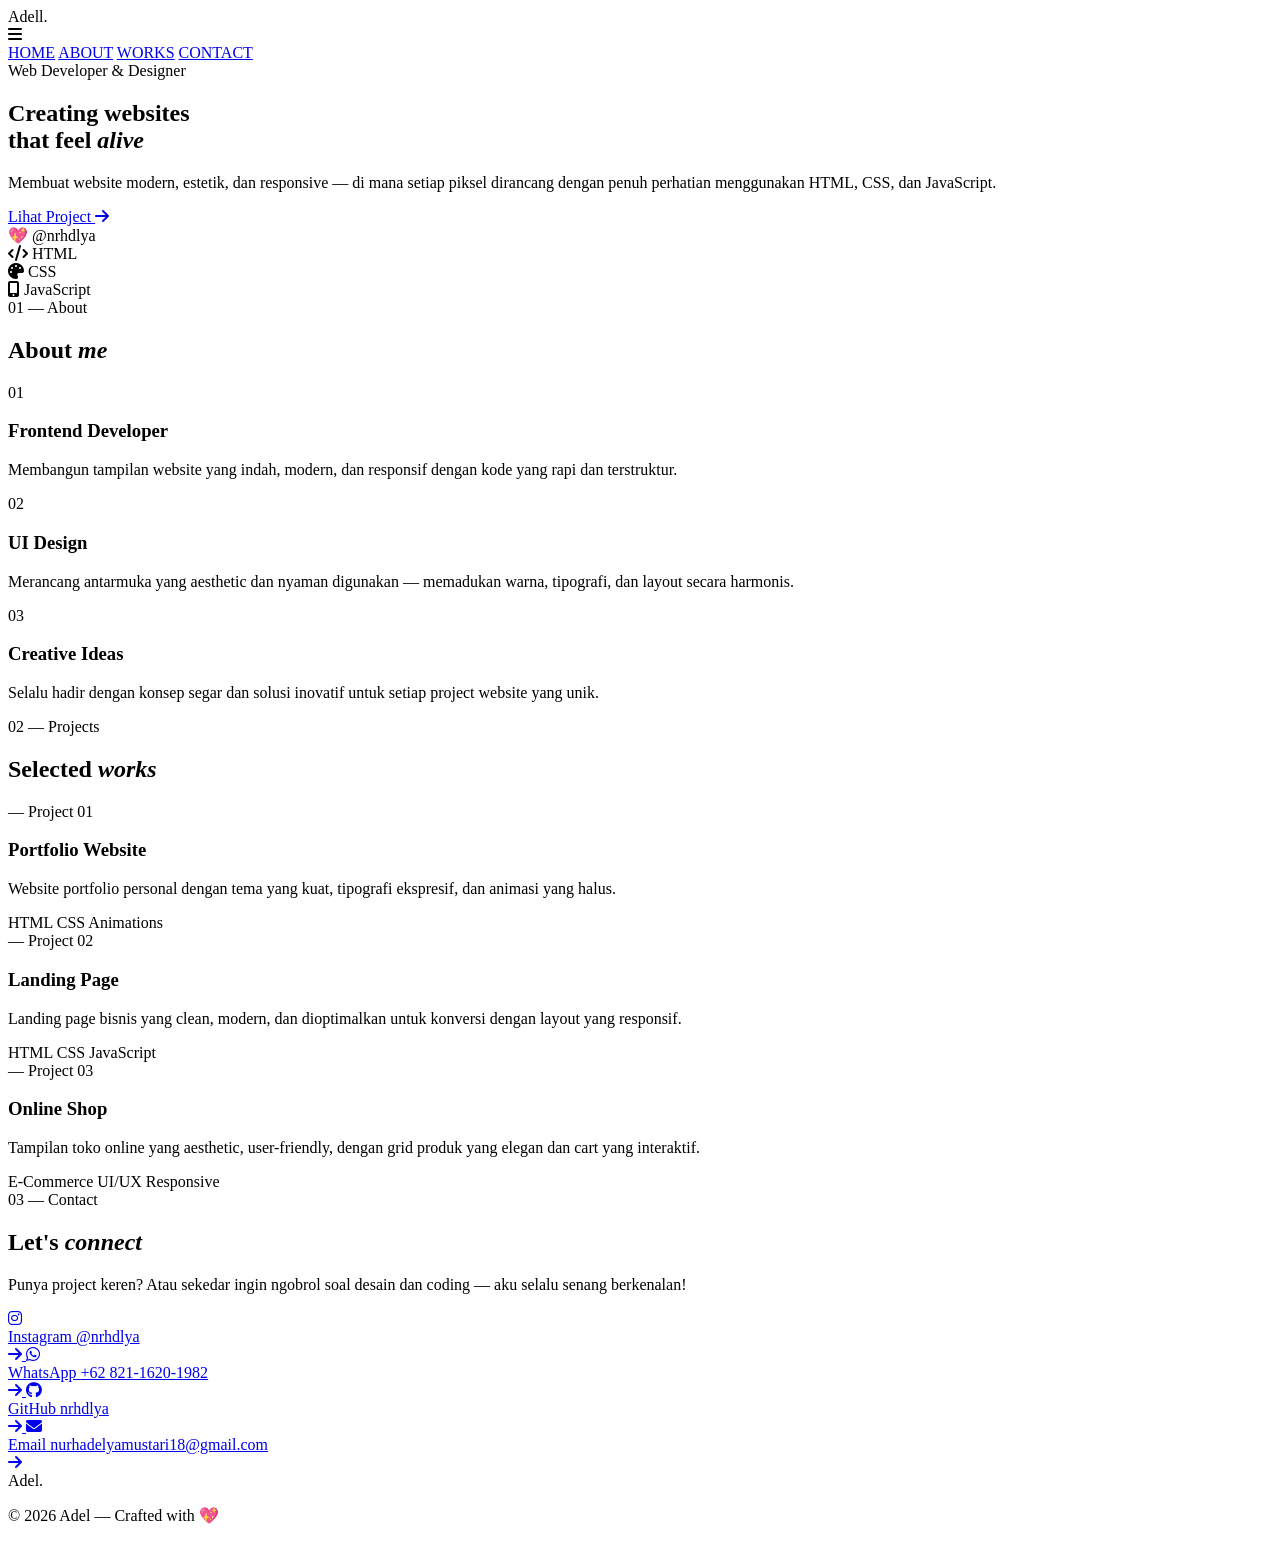
==== del.html @ 0ccb6213 "first commit" ====
<!DOCTYPE html>
<html lang="id">
<head>
  <meta charset="UTF-8">
  <meta name="viewport" content="width=device-width, initial-scale=1.0">
  <title>Adel — Web Developer</title>
  <link rel="preconnect" href="https://fonts.googleapis.com">
  <link rel="preconnect" href="https://fonts.gstatic.com" crossorigin>
  <link href="https://fonts.googleapis.com/css2?family=Playfair+Display:ital,wght@0,700;1,400&family=DM+Sans:wght@300;400;500&display=swap" rel="stylesheet">
  <link rel="stylesheet" href="https://cdnjs.cloudflare.com/ajax/libs/font-awesome/6.5.1/css/all.min.css">
  <link rel="stylesheet" href="adel.css">
</head>
<body>

  <!-- Custom cursor -->
  <div class="cursor" id="cursor"></div>
  <div class="cursor-ring" id="cursorRing"></div>

  <!-- Header -->
  <header>
  <div class="logo">Adell<span>.</span></div>

  <div class="menu-toggle" id="menuToggle">
    <i class="fas fa-bars"></i>
  </div>

  <nav id="navMenu">
    <a href="#home">HOME</a>
    <a href="#about">ABOUT</a>
    <a href="#project">WORKS</a>
    <a href="#contact">CONTACT</a>
  </nav>
  </header>

  <!-- Hero -->
  <section class="hero" id="home">
    <div class="hero-text reveal">
      <div class="hero-tag">Web Developer &amp; Designer</div>
      <h1 class="hero-title">
        Creating websites<br>
        that feel <em>alive</em>
      </h1>
      <p class="hero-desc">
        Membuat website modern, estetik, dan responsive — di mana setiap piksel dirancang dengan penuh perhatian menggunakan HTML, CSS, dan JavaScript.
      </p>
      <a href="#project" class="hero-cta">
        <span>Lihat Project</span>
        <i class="fas fa-arrow-right"></i>
      </a>
    </div>

    <div class="hero-visual reveal">
      <div class="blob-wrap">
        <div class="blob"></div>
        <div class="blob-inner">
          <span class="blob-icon">💖</span>
          <span class="blob-label">@nrhdlya</span>
        </div>
        <div class="float-badge"><i class="fas fa-code"></i> HTML</div>
        <div class="float-badge"><i class="fas fa-palette"></i> CSS</div>
        <div class="float-badge"><i class="fas fa-mobile-alt"></i> JavaScript</div>
      </div>
    </div>
  </section>

  <!-- About -->
  <section id="about">
    <div class="section-header reveal">
      <div class="section-num">01 — About</div>
      <h2 class="section-title">About <em>me</em> </h2>
    </div>
    <div class="about-grid">
      <div class="skill-cell reveal">
        <div class="skill-number">01</div>
        <h3>Frontend Developer</h3>
        <p>Membangun tampilan website yang indah, modern, dan responsif dengan kode yang rapi dan terstruktur.</p>
      </div>
      <div class="skill-cell reveal">
        <div class="skill-number">02</div>
        <h3>UI Design</h3>
        <p>Merancang antarmuka yang aesthetic dan nyaman digunakan — memadukan warna, tipografi, dan layout secara harmonis.</p>
      </div>
      <div class="skill-cell reveal">
        <div class="skill-number">03</div>
        <h3>Creative Ideas</h3>
        <p>Selalu hadir dengan konsep segar dan solusi inovatif untuk setiap project website yang unik.</p>
      </div>
    </div>
  </section>

  <!-- Projects -->
  <section id="project">
    <div class="section-header reveal">
      <div class="section-num">02 — Projects</div>
      <h2 class="section-title">Selected <em>works</em></h2>
    </div>
    <div class="projects-grid">
      <div class="project-card reveal">
        <div class="project-number">— Project 01</div>
        <h3>Portfolio Website</h3>
        <p>Website portfolio personal dengan tema yang kuat, tipografi ekspresif, dan animasi yang halus.</p>
        <div class="project-tags">
          <span class="tag">HTML</span>
          <span class="tag">CSS</span>
          <span class="tag">Animations</span>
        </div>
      </div>
      <div class="project-card reveal">
        <div class="project-number">— Project 02</div>
        <h3>Landing Page</h3>
        <p>Landing page bisnis yang clean, modern, dan dioptimalkan untuk konversi dengan layout yang responsif.</p>
        <div class="project-tags">
          <span class="tag">HTML</span>
          <span class="tag">CSS</span>
          <span class="tag">JavaScript</span>
        </div>
      </div>
      <div class="project-card reveal">
        <div class="project-number">— Project 03</div>
        <h3>Online Shop</h3>
        <p>Tampilan toko online yang aesthetic, user-friendly, dengan grid produk yang elegan dan cart yang interaktif.</p>
        <div class="project-tags">
          <span class="tag">E-Commerce</span>
          <span class="tag">UI/UX</span>
          <span class="tag">Responsive</span>
        </div>
      </div>
    </div>
  </section>

  <!-- Contact -->
  <section id="contact">
    <div class="contact-inner">
      <div class="contact-left reveal">
        <div class="section-num">03 — Contact</div>
        <h2 class="section-title">Let's <em>connect</em></h2>
        <p>Punya project keren? Atau sekedar ingin ngobrol soal desain dan coding — aku selalu senang berkenalan!</p>
      </div>
      <div class="contact-links reveal">
        <a href="https://instagram.com/nrhdlya" target="_blank" class="contact-link">
          <i class="fab fa-instagram"></i>
          <div class="contact-link-text">
            <span class="contact-link-label">Instagram</span>
            <span class="contact-link-value">@nrhdlya</span>
          </div>
          <i class="fas fa-arrow-right contact-link-arrow"></i>
        </a>
        <a href="https://wa.me/6282116201982" target="_blank" class="contact-link">
          <i class="fab fa-whatsapp"></i>
          <div class="contact-link-text">
            <span class="contact-link-label">WhatsApp</span>
            <span class="contact-link-value">+62 821-1620-1982</span>
          </div>
          <i class="fas fa-arrow-right contact-link-arrow"></i>
        </a>
        <a href="https://github.com/nrhdlya" target="_blank" class="contact-link">
          <i class="fab fa-github"></i>
          <div class="contact-link-text">
            <span class="contact-link-label">GitHub</span>
            <span class="contact-link-value">nrhdlya</span>
          </div>
          <i class="fas fa-arrow-right contact-link-arrow"></i>
        </a>
        <a href="mailto:nurhadelyamustari18@gmail.com" class="contact-link">
          <i class="fas fa-envelope"></i>
          <div class="contact-link-text">
            <span class="contact-link-label">Email</span>
            <span class="contact-link-value">nurhadelyamustari18@gmail.com</span>
          </div>
          <i class="fas fa-arrow-right contact-link-arrow"></i>
        </a>
      </div>
    </div>
  </section>

  <!-- Footer -->
  <footer>
    <div class="logo">Adel<span>.</span></div>
    <p>© 2026 Adel — Crafted with 💖</p>
  </footer>

  <script src="adel.js"></script>

</body>
</html>
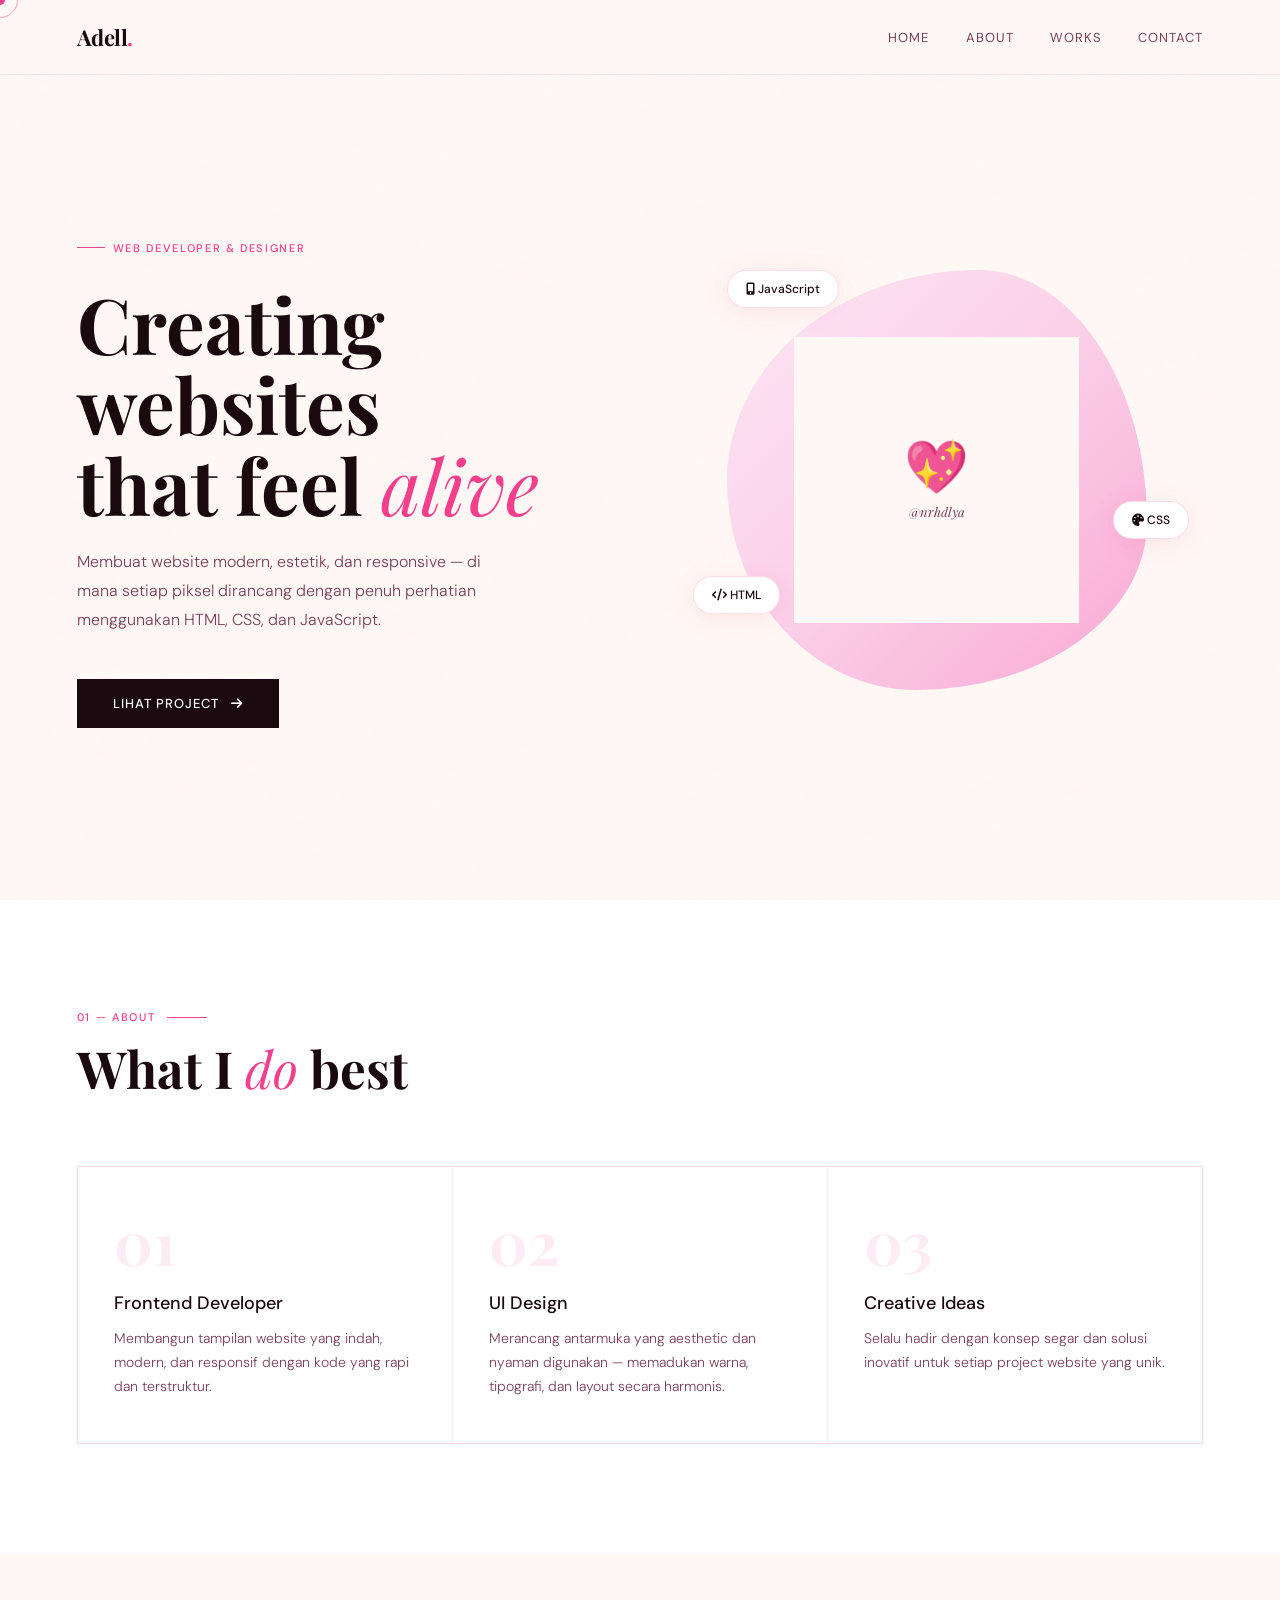
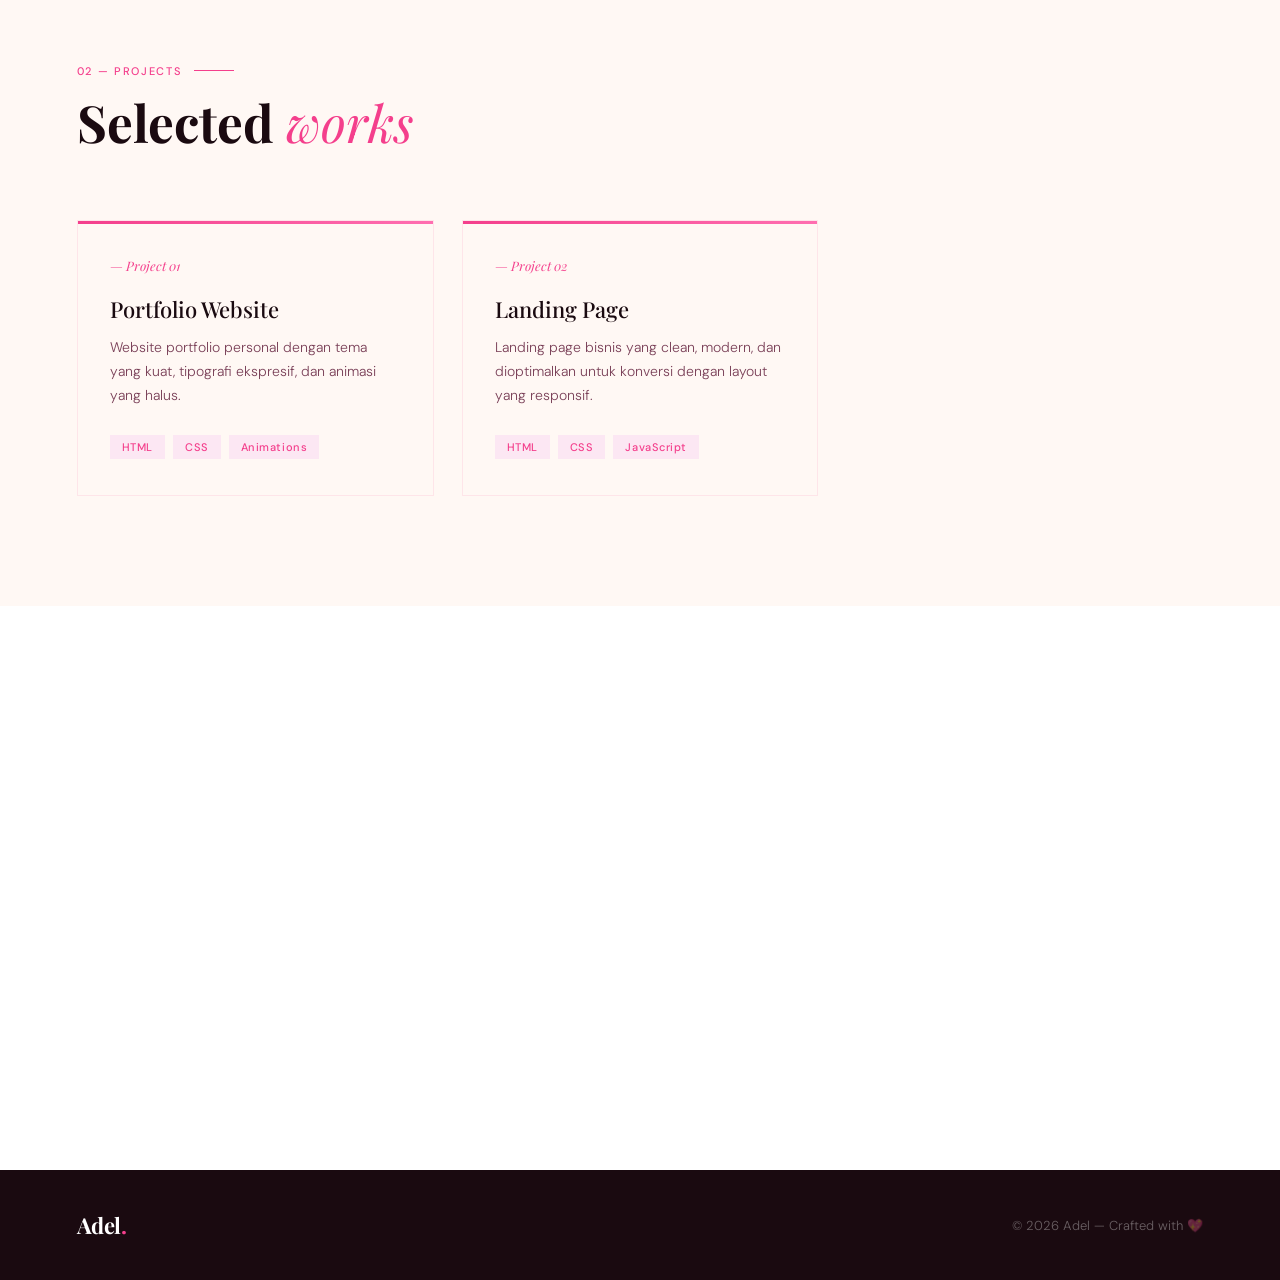
==== commit 8005b255: "baru" ====
--- a/del.html
+++ b/del.html
@@ -8,7 +8,7 @@
   <link rel="preconnect" href="https://fonts.gstatic.com" crossorigin>
   <link href="https://fonts.googleapis.com/css2?family=Playfair+Display:ital,wght@0,700;1,400&family=DM+Sans:wght@300;400;500&display=swap" rel="stylesheet">
   <link rel="stylesheet" href="https://cdnjs.cloudflare.com/ajax/libs/font-awesome/6.5.1/css/all.min.css">
-  <link rel="stylesheet" href="adel.css">
+  <link rel="stylesheet" href="del.css">
 </head>
 <body>
 
@@ -67,7 +67,7 @@
   <section id="about">
     <div class="section-header reveal">
       <div class="section-num">01 — About</div>
-      <h2 class="section-title">About <em>me</em> </h2>
+      <h2 class="section-title">What I <em>do</em> best </h2>
     </div>
     <div class="about-grid">
       <div class="skill-cell reveal">
@@ -179,7 +179,7 @@
     <p>© 2026 Adel — Crafted with 💖</p>
   </footer>
 
-  <script src="adel.js"></script>
+  <script src="del.js"></script>
 
 </body>
 </html>
--- a/del.css
+++ b/del.css
@@ -0,0 +1,623 @@
+*, *::before, *::after {
+  margin: 0;
+  padding: 0;
+  box-sizing: border-box;
+}
+
+:root {
+  --pink: #f43f8c;
+  --pink-light: #fce7f3;
+  --pink-soft: #fbcfe8;
+  --dark: #1a0a10;
+  --dark-2: #2d1520;
+  --cream: #fff8f4;
+  --text: #1a0a10;
+  --muted: #7a4058;
+  --accent: #ff6eb0;
+}
+
+html { scroll-behavior: smooth; }
+
+body {
+  background: var(--cream);
+  color: var(--text);
+  font-family: 'DM Sans', sans-serif;
+  font-weight: 300;
+  overflow-x: hidden;
+}
+
+/* ─── CURSOR ─── */
+.cursor {
+  width: 10px; height: 10px;
+  background: var(--pink);
+  border-radius: 50%;
+  position: fixed;
+  pointer-events: none;
+  z-index: 9999;
+  transition: transform 0.15s ease, width 0.2s, height 0.2s;
+  transform: translate(-50%, -50%);
+}
+
+.cursor-ring {
+  width: 36px; height: 36px;
+  border: 1.5px solid var(--pink);
+  border-radius: 50%;
+  position: fixed;
+  pointer-events: none;
+  z-index: 9998;
+  transition: transform 0.08s linear, opacity 0.2s;
+  transform: translate(-50%, -50%);
+  opacity: 0.5;
+}
+
+/* ─── NOISE OVERLAY ─── */
+body::before {
+  content: '';
+  position: fixed;
+  inset: 0;
+  background-image: url("data:image/svg+xml,%3Csvg viewBox='0 0 256 256' xmlns='http://www.w3.org/2000/svg'%3E%3Cfilter id='noise'%3E%3CfeTurbulence type='fractalNoise' baseFrequency='0.9' numOctaves='4' stitchTiles='stitch'/%3E%3C/filter%3E%3Crect width='100%25' height='100%25' filter='url(%23noise)' opacity='0.03'/%3E%3C/svg%3E");
+  pointer-events: none;
+  z-index: 0;
+  opacity: 0.4;
+}
+
+/* ─── HEADER ─── */
+header {
+  position: fixed;
+  top: 0; left: 0; right: 0;
+  z-index: 100;
+  padding: 22px 6%;
+  display: flex;
+  justify-content: space-between;
+  align-items: center;
+  backdrop-filter: blur(18px);
+  -webkit-backdrop-filter: blur(18px);
+  background: rgba(255, 248, 244, 0.7);
+  border-bottom: 1px solid rgba(244, 63, 140, 0.12);
+}
+
+.logo {
+  font-family: 'Playfair Display', serif;
+  font-size: 22px;
+  font-weight: 700;
+  color: var(--dark);
+  letter-spacing: -0.5px;
+}
+
+.logo span { color: var(--pink); }
+
+nav { display: flex; gap: 36px; align-items: center; }
+
+nav a {
+  color: var(--muted);
+  text-decoration: none;
+  font-size: 13px;
+  font-weight: 400;
+  letter-spacing: 0.08em;
+  text-transform: uppercase;
+  transition: color 0.2s;
+  position: relative;
+}
+
+nav a::after {
+  content: '';
+  position: absolute;
+  bottom: -3px; left: 0;
+  width: 0; height: 1px;
+  background: var(--pink);
+  transition: width 0.3s ease;
+}
+
+nav a:hover { color: var(--pink); }
+nav a:hover::after { width: 100%; }
+
+/* ─── HERO ─── */
+.hero {
+  min-height: 100vh;
+  display: grid;
+  grid-template-columns: 1fr 1fr;
+  align-items: center;
+  padding: 120px 6% 60px;
+  gap: 60px;
+  position: relative;
+}
+
+.hero-text { position: relative; z-index: 1; }
+
+.hero-tag {
+  display: inline-flex;
+  align-items: center;
+  gap: 8px;
+  font-size: 11px;
+  letter-spacing: 0.15em;
+  text-transform: uppercase;
+  color: var(--pink);
+  font-weight: 500;
+  margin-bottom: 28px;
+}
+
+.hero-tag::before {
+  content: '';
+  display: block;
+  width: 28px; height: 1px;
+  background: var(--pink);
+}
+
+.hero-title {
+  font-family: 'Playfair Display', serif;
+  font-size: clamp(48px, 6vw, 78px);
+  line-height: 1.05;
+  font-weight: 700;
+  color: var(--dark);
+  margin-bottom: 24px;
+}
+
+.hero-title em {
+  font-style: italic;
+  color: var(--pink);
+  font-weight: 400;
+}
+
+.hero-desc {
+  font-size: 16px;
+  line-height: 1.8;
+  color: var(--muted);
+  max-width: 420px;
+  margin-bottom: 44px;
+}
+
+.hero-cta {
+  display: inline-flex;
+  align-items: center;
+  gap: 12px;
+  padding: 16px 36px;
+  background: var(--dark);
+  color: white;
+  text-decoration: none;
+  font-size: 13px;
+  font-weight: 500;
+  letter-spacing: 0.08em;
+  text-transform: uppercase;
+  transition: all 0.3s ease;
+  position: relative;
+  overflow: hidden;
+}
+
+.hero-cta::after {
+  content: '';
+  position: absolute;
+  inset: 0;
+  background: var(--pink);
+  transform: translateX(-100%);
+  transition: transform 0.35s ease;
+  z-index: 0;
+}
+
+.hero-cta:hover::after { transform: translateX(0); }
+.hero-cta span, .hero-cta i { position: relative; z-index: 1; }
+
+/* ─── HERO VISUAL ─── */
+.hero-visual {
+  position: relative;
+  display: flex;
+  justify-content: center;
+  align-items: center;
+}
+
+.blob-wrap {
+  width: min(420px, 100%);
+  aspect-ratio: 1;
+  position: relative;
+}
+
+.blob {
+  position: absolute;
+  inset: 0;
+  border-radius: 60% 40% 55% 45% / 50% 60% 40% 50%;
+  background: linear-gradient(135deg, #fce7f3, #fbcfe8, #f9a8d4);
+  animation: blobmorph 8s ease-in-out infinite;
+}
+
+@keyframes blobmorph {
+  0%, 100% { border-radius: 60% 40% 55% 45% / 50% 60% 40% 50%; }
+  33%       { border-radius: 45% 55% 40% 60% / 60% 40% 55% 45%; }
+  66%       { border-radius: 55% 45% 60% 40% / 40% 55% 45% 60%; }
+}
+
+.blob-inner {
+  position: absolute;
+  inset: 16%;
+  border-radius: inherit;
+  background: var(--cream);
+  display: flex;
+  flex-direction: column;
+  align-items: center;
+  justify-content: center;
+  gap: 10px;
+}
+
+.blob-icon {
+  font-size: 52px;
+  line-height: 1;
+}
+
+.blob-label {
+  font-family: 'Playfair Display', serif;
+  font-size: 13px;
+  color: var(--muted);
+  font-style: italic;
+}
+
+/* Floating badges */
+.float-badge {
+  position: absolute;
+  background: white;
+  border: 1px solid rgba(244,63,140,0.18);
+  border-radius: 40px;
+  padding: 10px 18px;
+  font-size: 12px;
+  font-weight: 500;
+  color: var(--dark);
+  box-shadow: 0 4px 24px rgba(244,63,140,0.1);
+  white-space: nowrap;
+  animation: floatUp 3s ease-in-out infinite;
+}
+
+.float-badge:nth-child(2) { top: 8%;  right: -4%;  animation-delay: 0.5s; }
+.float-badge:nth-child(3) { bottom: 18%; left: -8%;  animation-delay: 1.2s; }
+.float-badge:nth-child(4) { top: 55%; right: -10%; animation-delay: 0.8s; }
+
+@keyframes floatUp {
+  0%, 100% { transform: translateY(0); }
+  50%       { transform: translateY(-8px); }
+}
+
+@keyframes marquee {
+  from { transform: translateX(0); }
+  to   { transform: translateX(-50%); }
+}
+
+/* ─── SECTION BASE ─── */
+section { padding: 110px 6%; position: relative; }
+section:nth-of-type(even) { background: white; }
+
+.section-header { margin-bottom: 70px; }
+
+.section-num {
+  font-size: 11px;
+  letter-spacing: 0.15em;
+  text-transform: uppercase;
+  color: var(--pink);
+  font-weight: 500;
+  margin-bottom: 16px;
+  display: flex;
+  align-items: center;
+  gap: 12px;
+}
+
+.section-num::after {
+  content: '';
+  display: block;
+  height: 1px;
+  width: 40px;
+  background: var(--pink);
+}
+
+.section-title {
+  font-family: 'Playfair Display', serif;
+  font-size: clamp(34px, 4vw, 52px);
+  font-weight: 700;
+  color: var(--dark);
+  line-height: 1.1;
+}
+
+.section-title em {
+  font-style: italic;
+  color: var(--pink);
+  font-weight: 400;
+}
+
+/* ─── ABOUT / SKILLS ─── */
+.about-grid {
+  display: grid;
+  grid-template-columns: 1fr 1fr 1fr;
+  gap: 1px;
+  background: rgba(244,63,140,0.1);
+  border: 1px solid rgba(244,63,140,0.1);
+}
+
+.skill-cell {
+  background: var(--cream);
+  padding: 44px 36px;
+  transition: background 0.3s;
+  position: relative;
+  overflow: hidden;
+}
+
+section:nth-of-type(even) .skill-cell { background: white; }
+
+.skill-cell::before {
+  content: '';
+  position: absolute;
+  bottom: 0; left: 0; right: 0;
+  height: 3px;
+  background: var(--pink);
+  transform: scaleX(0);
+  transition: transform 0.4s ease;
+  transform-origin: left;
+}
+
+.skill-cell:hover { background: var(--pink-light); }
+.skill-cell:hover::before { transform: scaleX(1); }
+
+.skill-number {
+  font-family: 'Playfair Display', serif;
+  font-size: 60px;
+  font-weight: 700;
+  color: rgba(244,63,140,0.1);
+  line-height: 1;
+  margin-bottom: 20px;
+  transition: color 0.3s;
+}
+
+.skill-cell:hover .skill-number { color: rgba(244,63,140,0.2); }
+
+.skill-cell h3 {
+  font-size: 18px;
+  font-weight: 500;
+  margin-bottom: 12px;
+  color: var(--dark);
+}
+
+.skill-cell p {
+  font-size: 14px;
+  color: var(--muted);
+  line-height: 1.7;
+}
+
+/* ─── PROJECTS ─── */
+.projects-grid {
+  display: grid;
+  grid-template-columns: repeat(3, 1fr);
+  gap: 28px;
+}
+
+.project-card {
+  background: var(--cream);
+  border: 1px solid rgba(244,63,140,0.1);
+  padding: 36px 32px;
+  position: relative;
+  overflow: hidden;
+  transition: transform 0.3s ease, box-shadow 0.3s ease;
+  cursor: default;
+}
+
+section:nth-of-type(even) .project-card { background: white; }
+
+.project-card::after {
+  content: '';
+  position: absolute;
+  top: 0; left: 0; right: 0;
+  height: 3px;
+  background: linear-gradient(90deg, var(--pink), var(--accent));
+}
+
+.project-card:hover {
+  transform: translateY(-6px);
+  box-shadow: 0 20px 60px rgba(244,63,140,0.12);
+}
+
+.project-number {
+  font-family: 'Playfair Display', serif;
+  font-size: 13px;
+  color: var(--pink);
+  font-style: italic;
+  margin-bottom: 20px;
+}
+
+.project-card h3 {
+  font-size: 22px;
+  font-weight: 500;
+  color: var(--dark);
+  margin-bottom: 12px;
+  font-family: 'Playfair Display', serif;
+}
+
+.project-card p {
+  font-size: 14px;
+  color: var(--muted);
+  line-height: 1.7;
+  margin-bottom: 28px;
+}
+
+.project-tags {
+  display: flex;
+  flex-wrap: wrap;
+  gap: 8px;
+}
+
+.tag {
+  font-size: 11px;
+  padding: 5px 12px;
+  background: var(--pink-light);
+  color: var(--pink);
+  letter-spacing: 0.05em;
+  font-weight: 500;
+}
+
+/* ─── CONTACT ─── */
+.contact-inner {
+  display: grid;
+  grid-template-columns: 1fr 1fr;
+  gap: 80px;
+  align-items: center;
+}
+
+.contact-left p {
+  font-size: 16px;
+  line-height: 1.8;
+  color: var(--muted);
+  margin-top: 24px;
+}
+
+.contact-links {
+  display: flex;
+  flex-direction: column;
+  gap: 16px;
+}
+
+.contact-link {
+  display: flex;
+  align-items: center;
+  gap: 20px;
+  padding: 20px 24px;
+  background: white;
+  border: 1px solid rgba(244,63,140,0.1);
+  text-decoration: none;
+  color: var(--dark);
+  transition: all 0.3s;
+  position: relative;
+  overflow: hidden;
+}
+
+.contact-link::before {
+  content: '';
+  position: absolute;
+  inset: 0;
+  background: var(--pink-light);
+  transform: translateX(-100%);
+  transition: transform 0.3s ease;
+  z-index: 0;
+}
+
+.contact-link:hover::before { transform: translateX(0); }
+
+.contact-link i {
+  font-size: 20px;
+  color: var(--pink);
+  position: relative;
+  z-index: 1;
+  width: 24px;
+  text-align: center;
+}
+
+.contact-link-text { position: relative; z-index: 1; }
+
+.contact-link-label {
+  font-size: 11px;
+  text-transform: uppercase;
+  letter-spacing: 0.1em;
+  color: var(--muted);
+  display: block;
+}
+
+.contact-link-value {
+  font-size: 14px;
+  font-weight: 500;
+  color: var(--dark);
+  display: block;
+}
+
+.contact-link-arrow {
+  margin-left: auto;
+  color: var(--muted);
+  font-size: 14px;
+  position: relative;
+  z-index: 1;
+  transition: transform 0.2s, color 0.2s;
+}
+
+.contact-link:hover .contact-link-arrow {
+  transform: translateX(4px);
+  color: var(--pink);
+}
+
+/* ─── FOOTER ─── */
+footer {
+  padding: 40px 6%;
+  background: var(--dark);
+  display: flex;
+  justify-content: space-between;
+  align-items: center;
+}
+
+footer .logo { color: white; }
+
+footer p {
+  font-size: 13px;
+  color: rgba(255,255,255,0.35);
+}
+
+/* ─── SCROLL REVEAL ─── */
+.reveal {
+  opacity: 0;
+  transform: translateY(30px);
+  transition: opacity 0.7s ease, transform 0.7s ease;
+}
+
+.reveal.visible {
+  opacity: 1;
+  transform: translateY(0);
+}
+
+/* ─── RESPONSIVE ─── */
+@media (max-width: 900px) {
+  .hero { grid-template-columns: 1fr; padding-top: 140px; text-align: center; }
+  .hero-visual { display: none; }
+  .hero-desc { max-width: 100%; }
+  .about-grid { grid-template-columns: 1fr; }
+  .projects-grid { grid-template-columns: 1fr; }
+  .contact-inner { grid-template-columns: 1fr; }
+  nav { gap: 20px; }
+}
+
+@media (max-width: 600px) {
+  header { padding: 18px 5%; }
+  section { padding: 80px 5%; }
+  .hero { padding: 100px 5% 50px; }
+}
+
+/* Hamburger */
+.menu-toggle{
+    display:none;
+    font-size:30px;
+    color:#ff6b9d;
+    cursor:pointer;
+}
+
+/* Mobile */
+@media (max-width:768px){
+
+    header{
+        position:relative;
+    }
+
+    .menu-toggle{
+        display:block;
+    }
+
+    nav{
+        display:none;
+        position:absolute;
+        top:100%;
+        left:0;
+        width:100%;
+        background:#f6eef2;
+        flex-direction:column;
+        align-items:flex-start;
+        padding:18px 22px;
+        border-top:1px solid rgba(0,0,0,.08);
+        z-index:1000;
+    }
+
+    nav.active{
+        display:flex;
+    }
+
+    nav a{
+        margin:0;
+        padding:4px 0;
+        font-size:1rem;
+        letter-spacing:1px;
+    }
+}
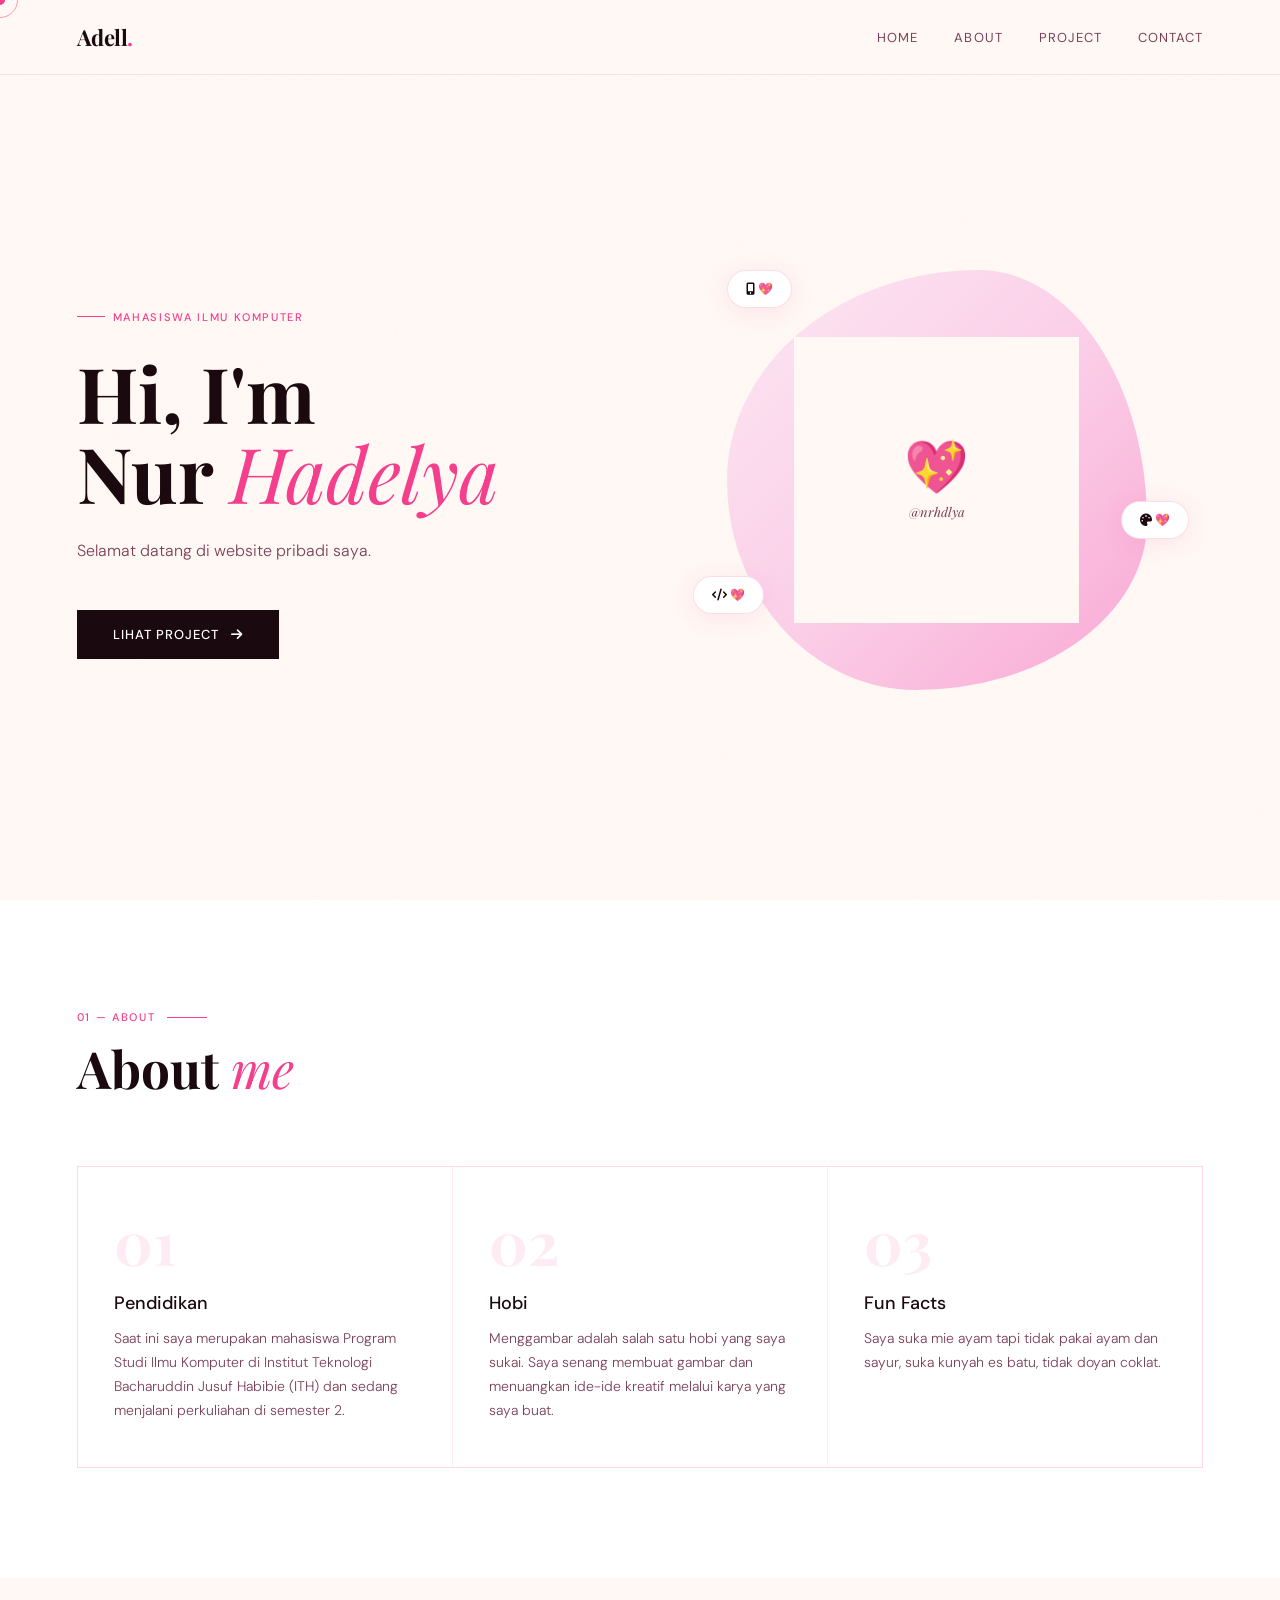
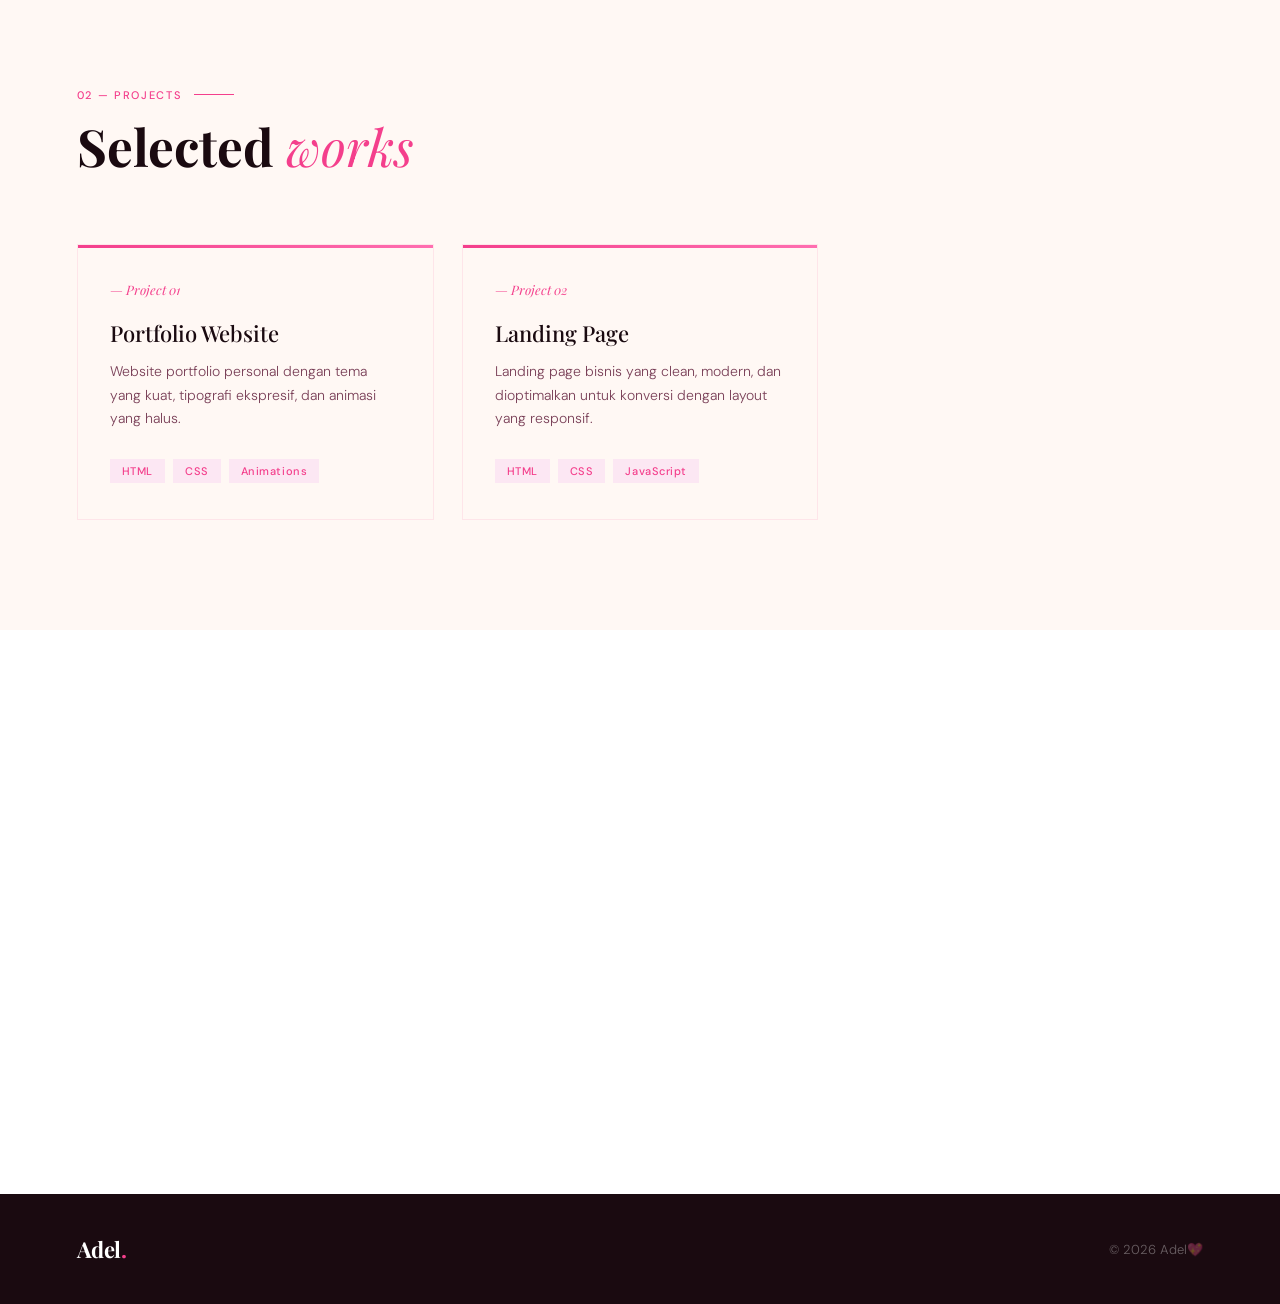
==== commit 757cdec2: "baru" ====
--- a/del.html
+++ b/del.html
@@ -27,7 +27,7 @@
   <nav id="navMenu">
     <a href="#home">HOME</a>
     <a href="#about">ABOUT</a>
-    <a href="#project">WORKS</a>
+    <a href="#project">PROJECT</a>
     <a href="#contact">CONTACT</a>
   </nav>
   </header>
@@ -35,13 +35,13 @@
   <!-- Hero -->
   <section class="hero" id="home">
     <div class="hero-text reveal">
-      <div class="hero-tag">Web Developer &amp; Designer</div>
+      <div class="hero-tag">Mahasiswa Ilmu Komputer</div>
       <h1 class="hero-title">
-        Creating websites<br>
-        that feel <em>alive</em>
+        Hi, I'm<br>
+        Nur <em>Hadelya</em>
       </h1>
       <p class="hero-desc">
-        Membuat website modern, estetik, dan responsive — di mana setiap piksel dirancang dengan penuh perhatian menggunakan HTML, CSS, dan JavaScript.
+        Selamat datang di website pribadi saya.
       </p>
       <a href="#project" class="hero-cta">
         <span>Lihat Project</span>
@@ -56,9 +56,9 @@
           <span class="blob-icon">💖</span>
           <span class="blob-label">@nrhdlya</span>
         </div>
-        <div class="float-badge"><i class="fas fa-code"></i> HTML</div>
-        <div class="float-badge"><i class="fas fa-palette"></i> CSS</div>
-        <div class="float-badge"><i class="fas fa-mobile-alt"></i> JavaScript</div>
+        <div class="float-badge"><i class="fas fa-code"></i> 💖</div>
+        <div class="float-badge"><i class="fas fa-palette"></i> 💖</div>
+        <div class="float-badge"><i class="fas fa-mobile-alt"></i> 💖</div>
       </div>
     </div>
   </section>
@@ -67,23 +67,23 @@
   <section id="about">
     <div class="section-header reveal">
       <div class="section-num">01 — About</div>
-      <h2 class="section-title">What I <em>do</em> best </h2>
+      <h2 class="section-title">About <em>me</em> </h2>
     </div>
     <div class="about-grid">
       <div class="skill-cell reveal">
         <div class="skill-number">01</div>
-        <h3>Frontend Developer</h3>
-        <p>Membangun tampilan website yang indah, modern, dan responsif dengan kode yang rapi dan terstruktur.</p>
+        <h3>Pendidikan</h3>
+        <p>Saat ini saya merupakan mahasiswa Program Studi Ilmu Komputer di Institut Teknologi Bacharuddin Jusuf Habibie (ITH) dan sedang menjalani perkuliahan di semester 2.</p>
       </div>
       <div class="skill-cell reveal">
         <div class="skill-number">02</div>
-        <h3>UI Design</h3>
-        <p>Merancang antarmuka yang aesthetic dan nyaman digunakan — memadukan warna, tipografi, dan layout secara harmonis.</p>
+        <h3>Hobi</h3>
+        <p>Menggambar adalah salah satu hobi yang saya sukai. Saya senang membuat gambar dan menuangkan ide-ide kreatif melalui karya yang saya buat.</p>
       </div>
       <div class="skill-cell reveal">
         <div class="skill-number">03</div>
-        <h3>Creative Ideas</h3>
-        <p>Selalu hadir dengan konsep segar dan solusi inovatif untuk setiap project website yang unik.</p>
+        <h3>Fun Facts</h3>
+        <p>Saya suka mie ayam tapi tidak pakai ayam dan sayur, suka kunyah es batu, tidak doyan coklat.</p>
       </div>
     </div>
   </section>
@@ -134,7 +134,7 @@
       <div class="contact-left reveal">
         <div class="section-num">03 — Contact</div>
         <h2 class="section-title">Let's <em>connect</em></h2>
-        <p>Punya project keren? Atau sekedar ingin ngobrol soal desain dan coding — aku selalu senang berkenalan!</p>
+        <p>Terima kasih sudah mengunjungi website saya. Jika ingin berkenalan, berdiskusi, atau sekadar menyapa, jangan ragu untuk menghubungi saya melalui kontak berikut.</p>
       </div>
       <div class="contact-links reveal">
         <a href="https://instagram.com/nrhdlya" target="_blank" class="contact-link">
@@ -176,7 +176,7 @@
   <!-- Footer -->
   <footer>
     <div class="logo">Adel<span>.</span></div>
-    <p>© 2026 Adel — Crafted with 💖</p>
+    <p>© 2026 Adel💖</p>
   </footer>
 
   <script src="del.js"></script>
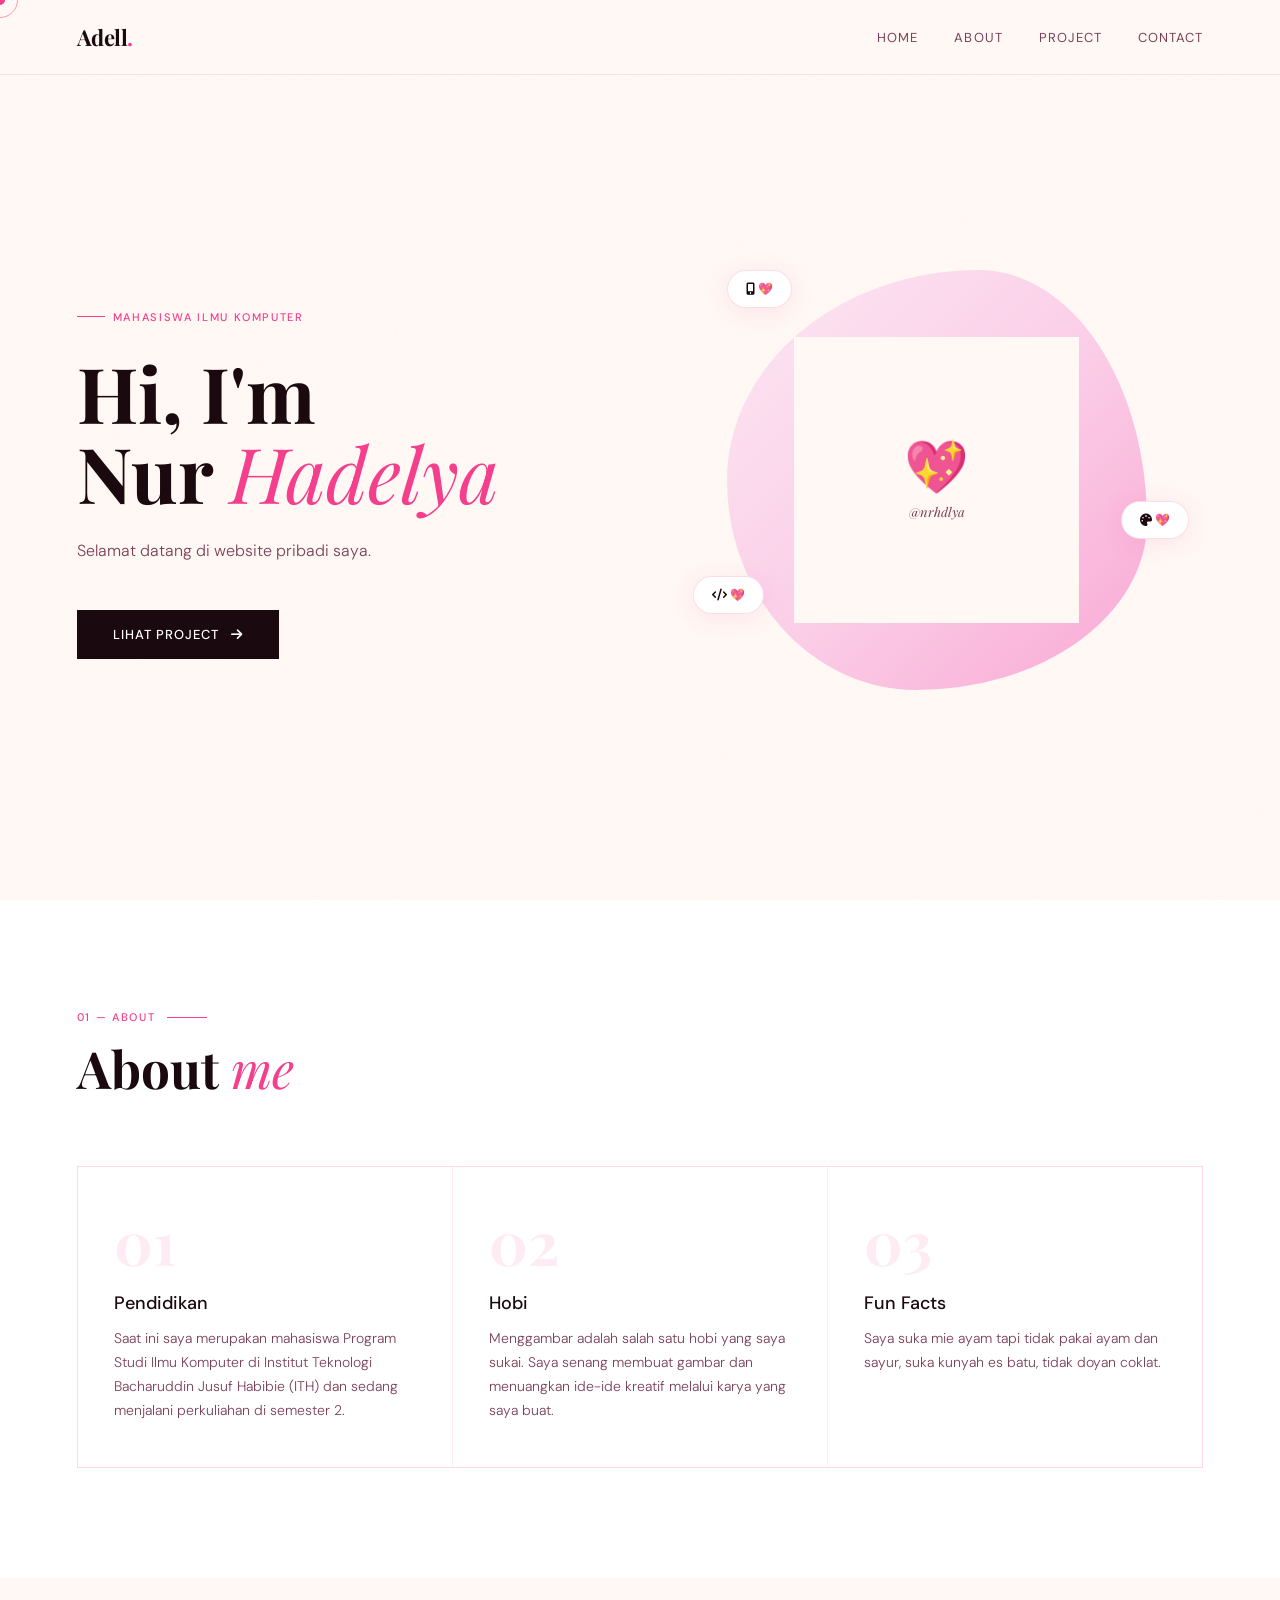
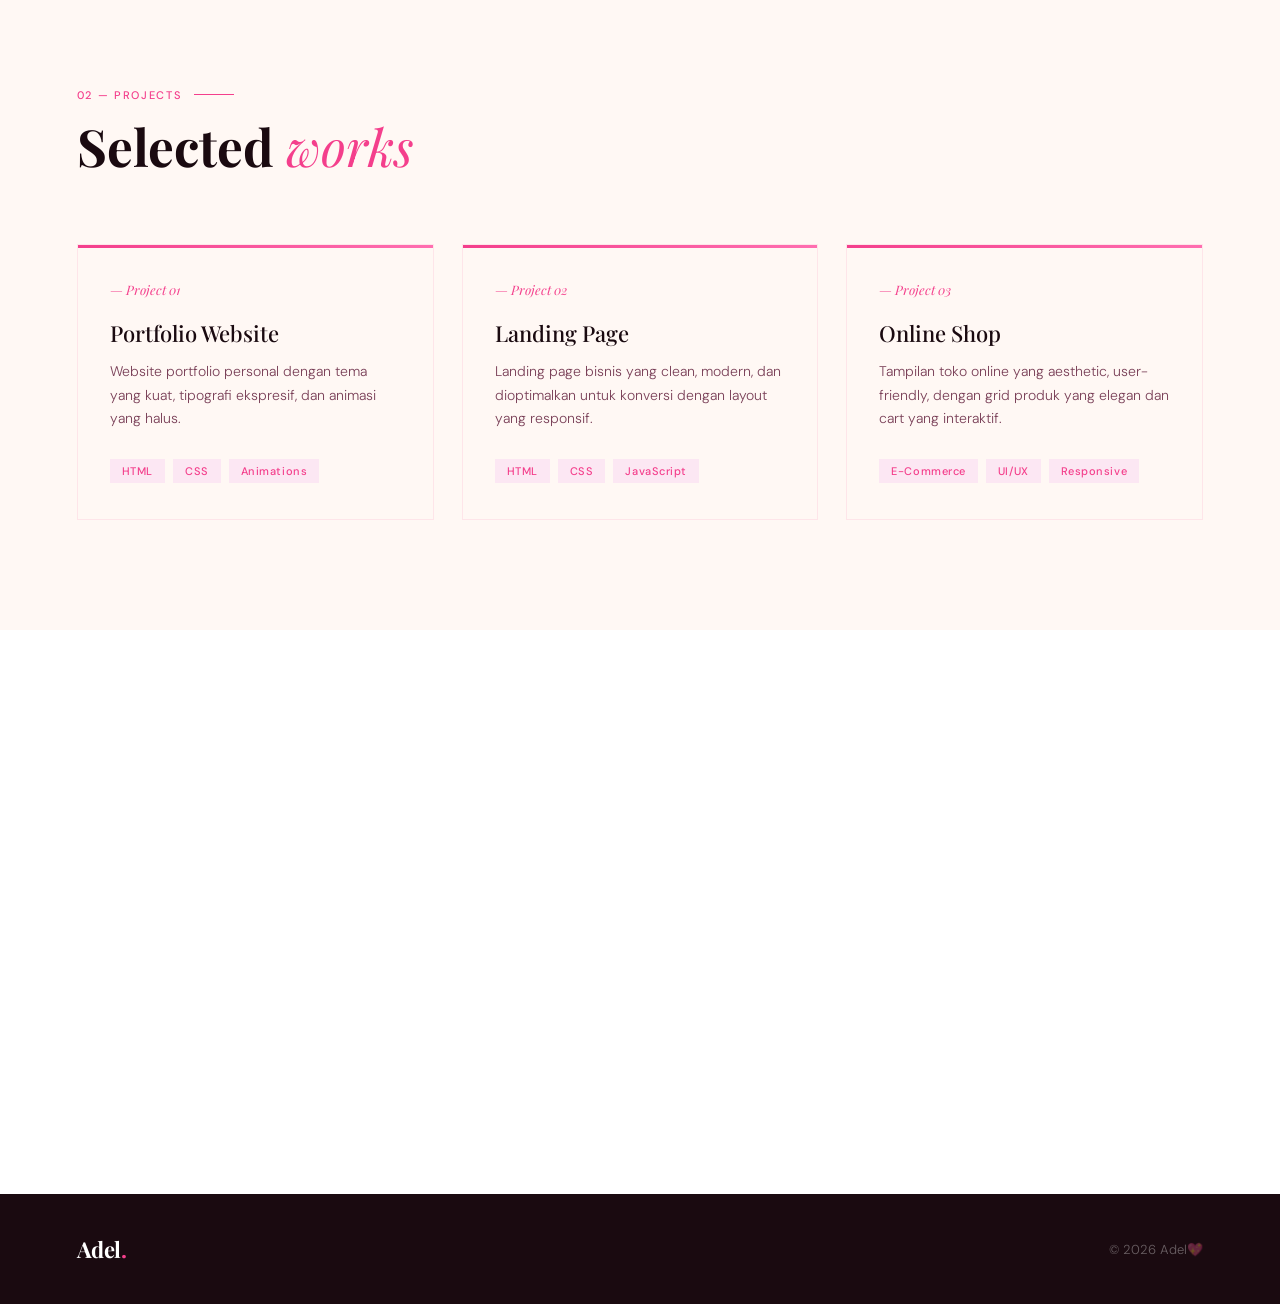
==== commit b43aa2f0: "baru" ====
--- a/del.html
+++ b/del.html
@@ -3,7 +3,7 @@
 <head>
   <meta charset="UTF-8">
   <meta name="viewport" content="width=device-width, initial-scale=1.0">
-  <title>Adel — Web Developer</title>
+  <title>Adel — Web</title>
   <link rel="preconnect" href="https://fonts.googleapis.com">
   <link rel="preconnect" href="https://fonts.gstatic.com" crossorigin>
   <link href="https://fonts.googleapis.com/css2?family=Playfair+Display:ital,wght@0,700;1,400&family=DM+Sans:wght@300;400;500&display=swap" rel="stylesheet">
--- a/del.css
+++ b/del.css
@@ -589,7 +589,10 @@
 @media (max-width:768px){
 
     header{
-        position:relative;
+        position:fixed;
+        top:0;
+        left:0;
+        width:100%;
     }
 
     .menu-toggle{
@@ -597,27 +600,75 @@
     }
 
     nav{
-        display:none;
-        position:absolute;
-        top:100%;
-        left:0;
-        width:100%;
-        background:#f6eef2;
-        flex-direction:column;
-        align-items:flex-start;
-        padding:18px 22px;
-        border-top:1px solid rgba(0,0,0,.08);
-        z-index:1000;
-    }
+    display:none;
+    position:absolute;
+    top:100%;
+    left:0;
+    width:100%;
+    background:#f6eef2;
+    flex-direction:column;
+    align-items:center; /* ubah ini */
+    text-align:center;  /* tambahkan */
+    padding:18px 22px;
+    border-top:1px solid rgba(0,0,0,.08);
+    z-index:1000;
+}
 
     nav.active{
         display:flex;
     }
 
     nav a{
-        margin:0;
-        padding:4px 0;
-        font-size:1rem;
-        letter-spacing:1px;
+    width:100%;
+    text-align:center;
+    padding:12px 0;
+}
+}
+
+    /* RESPONSIVE TAMBAHAN */
+@media (max-width:768px){
+
+    .hero-title{
+        font-size:42px;
+    }
+
+    .hero-desc{
+        font-size:14px;
+    }
+
+    .hero-cta{
+        padding:14px 28px;
+        font-size:12px;
+    }
+
+    .skill-number{
+        font-size:45px;
+    }
+
+    .skill-cell{
+        padding:30px 24px;
+    }
+
+    .project-card{
+        padding:24px;
+    }
+
+    .project-card h3{
+        font-size:20px;
+    }
+
+    .contact-link{
+        padding:16px;
+    }
+
+    .contact-link-value{
+        font-size:13px;
+        word-break:break-word;
+    }
+
+    footer{
+        flex-direction:column;
+        text-align:center;
+        gap:12px;
     }
 }
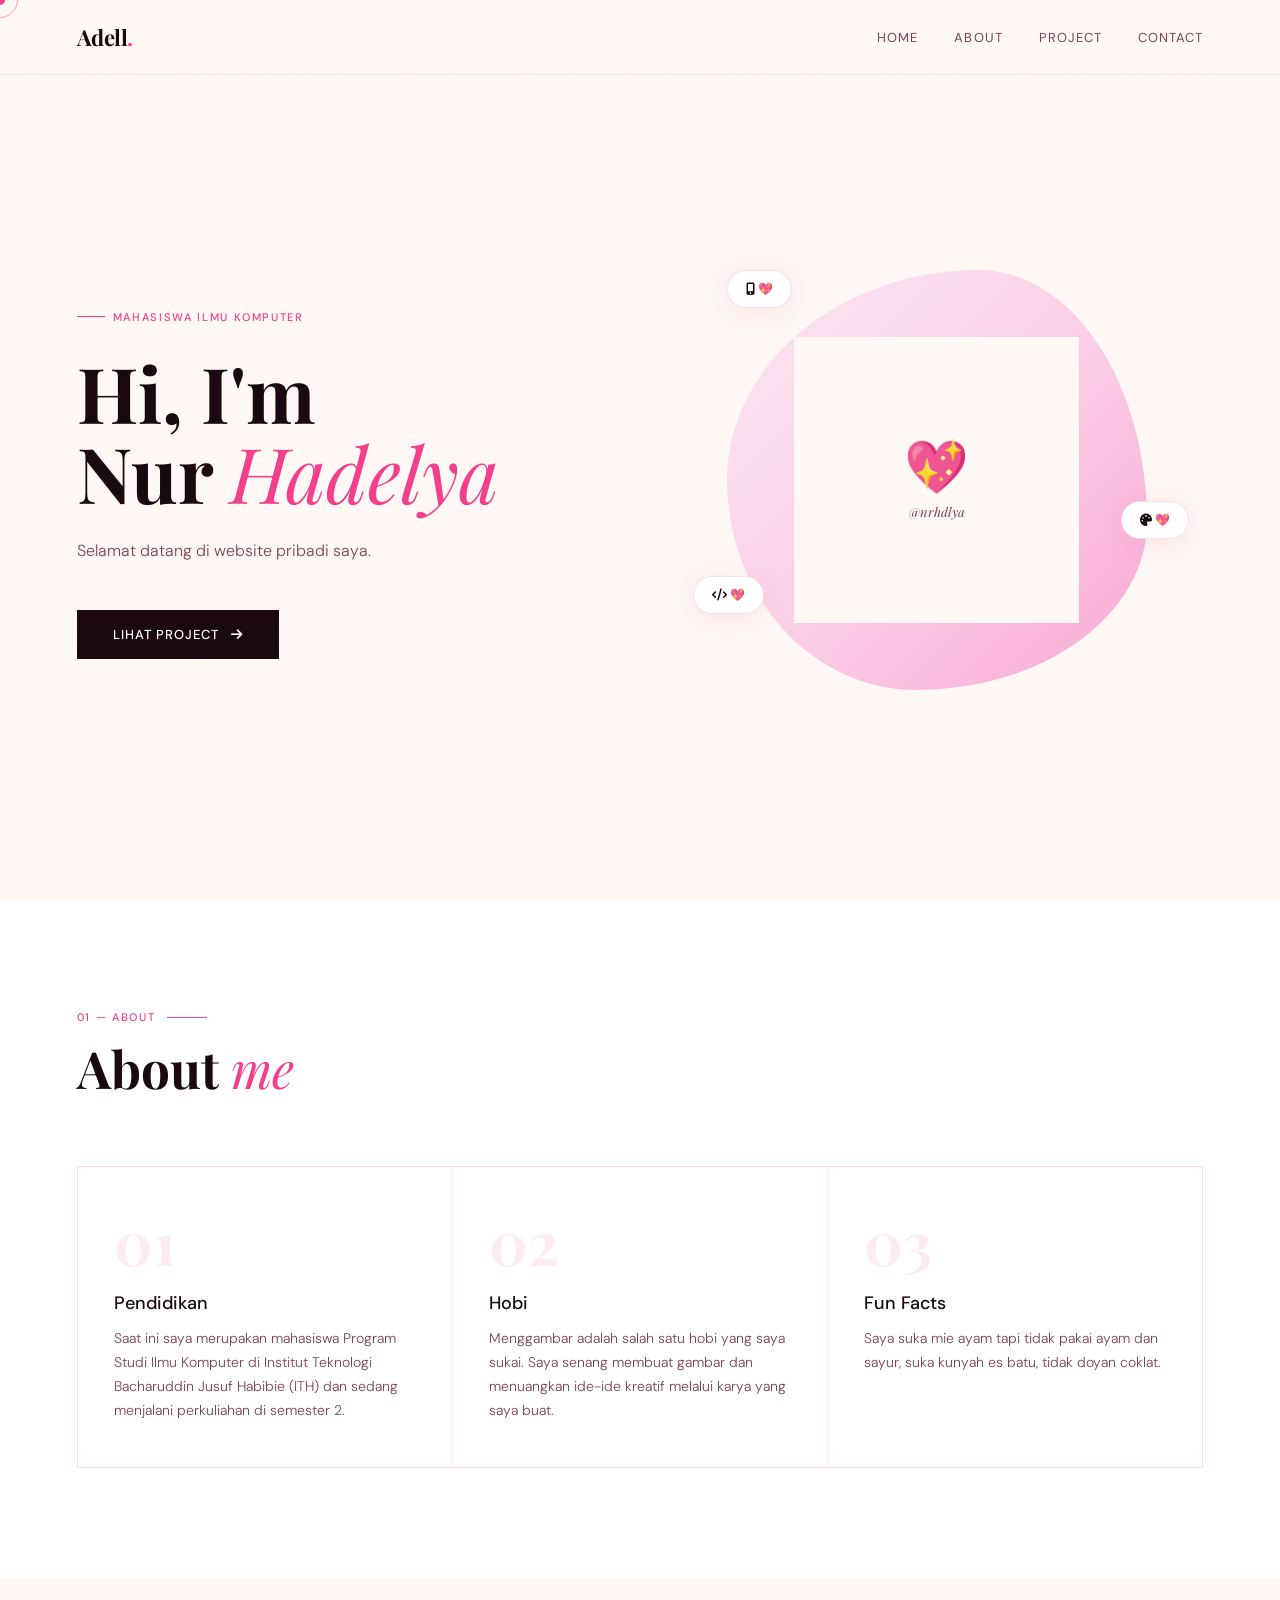
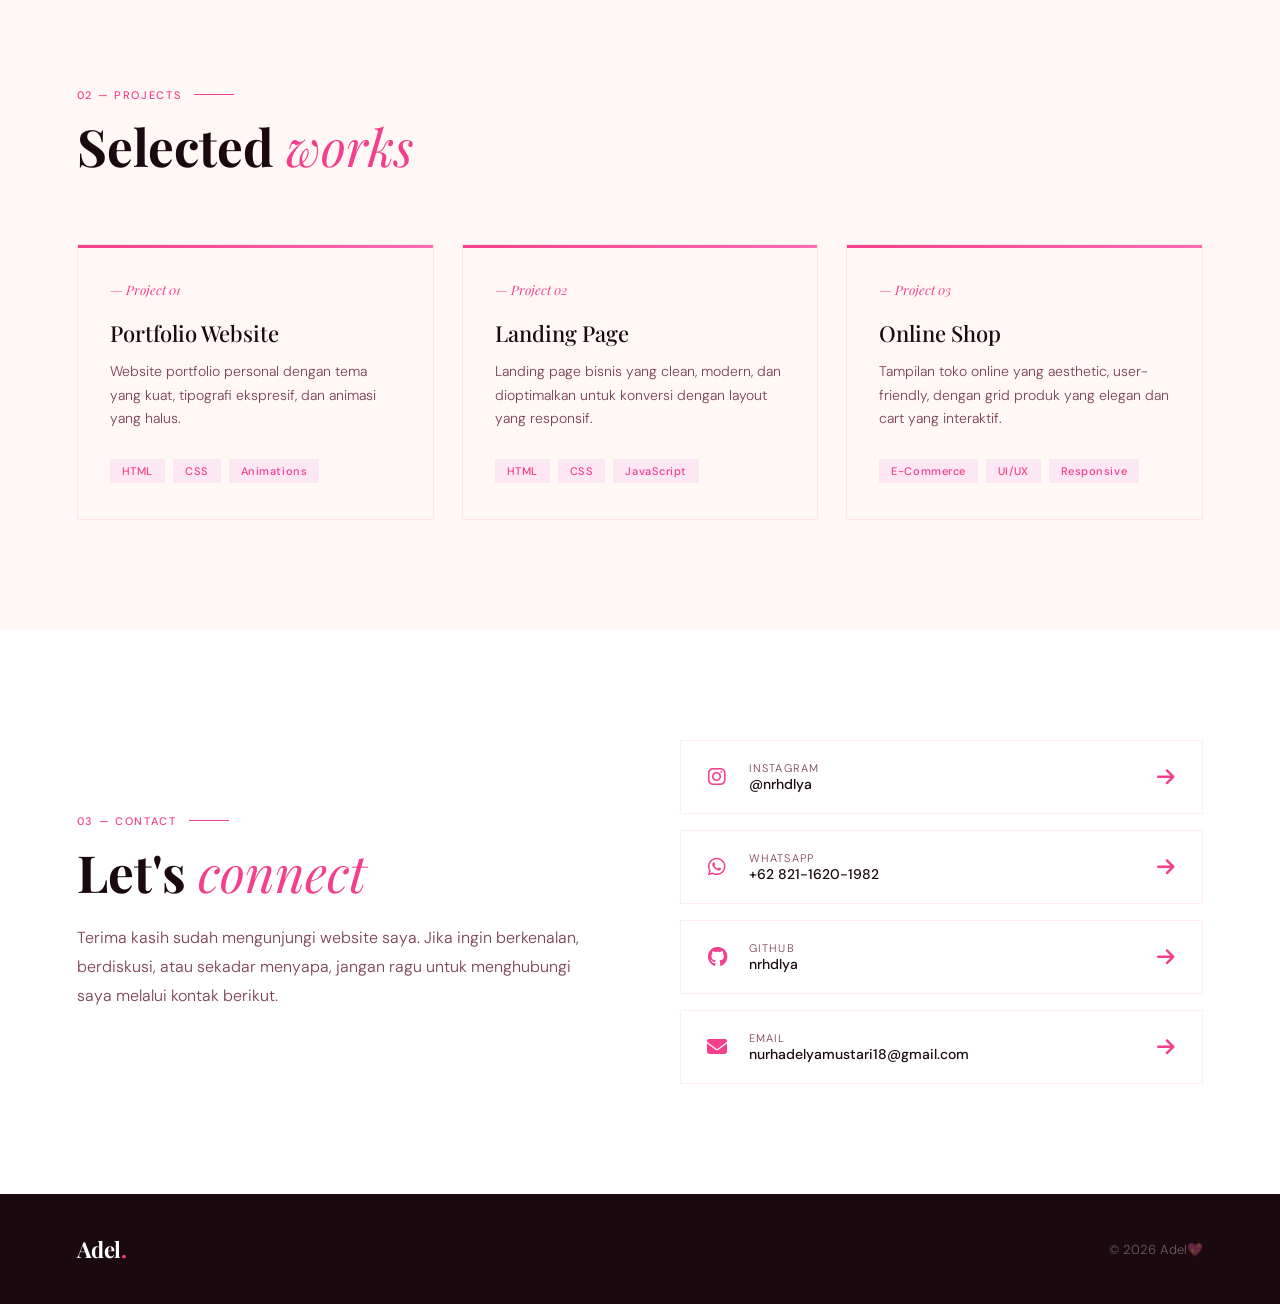
==== commit a81a5517: "baru" ====
--- a/del.html
+++ b/del.html
@@ -30,7 +30,7 @@
     <a href="#project">PROJECT</a>
     <a href="#contact">CONTACT</a>
   </nav>
-  </header>
+</header>
 
   <!-- Hero -->
   <section class="hero" id="home">
--- a/del.css
+++ b/del.css
@@ -579,10 +579,18 @@
 
 /* Hamburger */
 .menu-toggle{
-    display:none;
-    font-size:30px;
-    color:#ff6b9d;
-    cursor:pointer;
+  display:none;
+  font-size:30px;
+  color:#ff6b9d;
+  cursor:pointer;
+}
+
+/* Hamburger */
+.menu-toggle{
+  display:none;
+  font-size:30px;
+  color:#ff6b9d;
+  cursor:pointer;
 }
 
 /* Mobile */
@@ -600,34 +608,31 @@
     }
 
     nav{
-    display:none;
-    position:absolute;
-    top:100%;
-    left:0;
-    width:100%;
-    background:#f6eef2;
-    flex-direction:column;
-    align-items:center; /* ubah ini */
-    text-align:center;  /* tambahkan */
-    padding:18px 22px;
-    border-top:1px solid rgba(0,0,0,.08);
-    z-index:1000;
-}
+        display:none;
+        position:absolute;
+        top:100%;
+        left:0;
+        width:100%;
+        background:#f6eef2;
+        flex-direction:column;
+        align-items:center;
+        text-align:center;
+        padding:18px 22px;
+        border-top:1px solid rgba(0,0,0,.08);
+        z-index:1000;
+    }
 
     nav.active{
         display:flex;
     }
 
     nav a{
-    width:100%;
-    text-align:center;
-    padding:12px 0;
-}
-}
-
-    /* RESPONSIVE TAMBAHAN */
-@media (max-width:768px){
-
+        width:100%;
+        text-align:center;
+        padding:12px 0;
+    }
+
+    /* Hero */
     .hero-title{
         font-size:42px;
     }
@@ -641,6 +646,7 @@
         font-size:12px;
     }
 
+    /* About */
     .skill-number{
         font-size:45px;
     }
@@ -649,6 +655,7 @@
         padding:30px 24px;
     }
 
+    /* Project */
     .project-card{
         padding:24px;
     }
@@ -657,6 +664,7 @@
         font-size:20px;
     }
 
+    /* Contact */
     .contact-link{
         padding:16px;
     }
@@ -666,9 +674,16 @@
         word-break:break-word;
     }
 
+    /* Footer */
     footer{
         flex-direction:column;
         text-align:center;
         gap:12px;
     }
+
+    /* Sembunyikan cursor custom di HP */
+    .cursor,
+    .cursor-ring{
+        display:none;
+    }
 }
